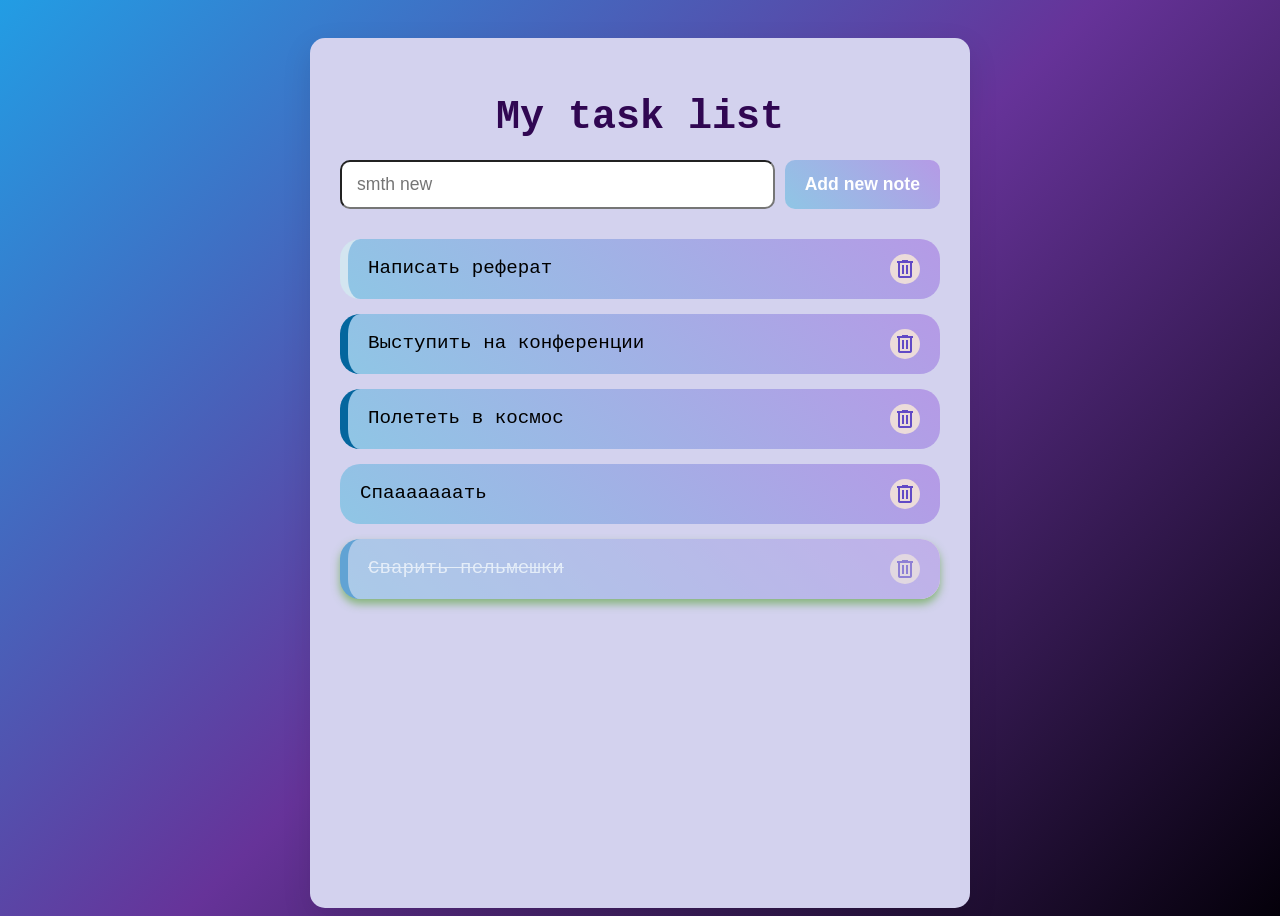
==== index.html @ 9fd0e7a4 "****" ====
<!DOCTYPE html>
<html lang="ru">

<head>
    <meta charset="UTF-8">
    <meta name="viewport" content="width=device-width, initial-scale=1.0">
    <title>Мои дела</title>
    <link rel="stylesheet" type="text/css" href="style.css">
    <link rel="stylesheet"
        href="https://fonts.googleapis.com/css2?family=Material+Symbols+Outlined:opsz,wght,FILL,GRAD@20..48,100..700,0..1,-50..200&icon_names=delete" />
</head>

<body>
    <div class="main">
        <h1 class="header">My task list</h1>
        <div class="input-area">

            <input id="input-task" placeholder="smth new" />
            <button id="add-btn">Add new note</button>
        </div>
        <ul id='task-list' class="task-list">
            <li class="item low-priority" onclick="this.classList.toggle('completed')">
                <span class="task-content">Написать реферат</span>
                <div class="actions">
                    <button class="btn" onclick="this.parentNode.parentNode.remove()">
                        <span class="material-symbols-outlined">
                            delete
                        </span> </button>
                </div>
            </li>
            <li class="item high-priority" onclick="this.classList.toggle('completed')">
                <span class="task-content">Выступить на конференции</span>
                <div class="actions">
                    <button class="btn" onclick="this.parentNode.parentNode.remove()">
                        <span class="material-symbols-outlined">
                            delete
                        </span> </button>
                </div>
            </li>
            <li class="item high-priority" onclick="this.classList.toggle('completed')">
                <span class="task-content">Полететь в космос</span>
                <div class="actions">
                    <button class="btn" onclick="this.parentNode.parentNode.remove()">
                        <span class="material-symbols-outlined">
                            delete
                        </span> </button>
                </div>
            </li>
            <li class="item" onclick="this.classList.toggle('completed')">
                <span class="task-content">Спааааааать</span>
                <div class="actions">
                    <button class="btn" onclick="this.parentNode.parentNode.remove()">
                        <span class="material-symbols-outlined">
                            delete
                        </span> </button>
                </div>
            </li>
            <li class="item medium-priority completed" onclick="this.classList.toggle('completed')">
                <span class="task-content">Сварить пельмешки</span>
                <div class="actions">
                    <button class="btn" onclick="this.parentNode.parentNode.remove()">
                        <span class="material-symbols-outlined">
                            delete
                        </span> </button>
                </div>
            </li>



        </ul>
    </div>
</body>
<script src="index.js">
</script>

</html>
---- style.css ----
:root {
    --blue: rgb (0. 69. 102)
}
body {
    font-family: 'Courier New', Courier, monospace;
    display: flex;
    justify-content: center;
    min-height: 100vh;
    background: linear-gradient(135deg, #229de4,rebeccapurple, #04000a);
}

.main {
    display: flex;
    flex-direction: column;
    background-color: rgb(211, 210, 238);
    box-shadow: 0 10px 30px rgba(0, 0, 0, 0.1);
    border-radius: 15px;
    padding: 30px;
    margin-top: 30px;
    width: 90%;
    max-width: 600px;
}

.header {
    text-align: center;
    font-size: 2.5em;
    color: rgb(48, 7, 82);
    margin-bottom: 20px;
}

.input-area {
     width: 100%;
     display: flex;
     gap: 10px;
     margin-bottom: 30px;
}

#input-task {
    padding: 12px 15px;
    border: 2px solid --blue;
    border-radius: 10px;
    font-size: 1.1em;

    flex-grow: 1;
    box-sizing: border-box;

    transition: all 0.4s ease;
}
#input-task:focus {
    outline: none;
    border-color: rgb(35, 8, 97);
    box-shadow: 0 5px 40px rebeccapurple;
}

#add-btn {
    border: none;
    padding: 12px 20px;
    border-radius: 10px;
    font-size: 1.1em;
    font-weight: bold;


    background: linear-gradient(45deg, rgb(143, 198, 229), rgb(181, 154, 230));
    color: white;
    cursor: pointer;

    transition: all 0.3s ease;
}
#add-btn:hover {
    opacity: 0.9;
    transform: translateY(-2px);
    box-shadow: 0 5px 15px rebeccapurple;

}

.task-list {
    list-style: none;
    padding: 0;
    margin: 0;
    width: 100%;
    display: flex;
    flex-direction: column;
    gap: 15px;
}

.item {
    background: linear-gradient(45deg, rgb(143, 198, 229), rgb(181, 154, 230));
    padding: 15px 20px;
    border-radius: 20px;
    box-shadow: #a479eb;
    display: flex;
    justify-content: space-between;
    align-items: center;
    position: relative;
    overflow: hidden;
    cursor: pointer;
    transition: all 0.3s ease;
}

.item:hover {
    transform: translateY(-3px);
}

.task-content {
    font-size: 1.2em;
    margin-right: 15px;
    word-wrap: break-word;
    line-height: 1.4;
    flex-grow: 1;
    
}

.task-actions {
    display: flex;
    gap: 10px;

}

.btn {
    background-color: antiquewhite;
    color:rgb(78, 53, 190);
    border: none;
    border-radius: 50%;
    width: 30px;
    height: 30px;
    display: flex;
    justify-content: center;
    align-items: center;
    font-size: 0.9mm;
    cursor: pointer;
    opacity: 0.8;
}

.item.high-priority {
    border-left: 8px solid rgb(4, 102, 158);

}

.item.medium-priority {
    border-left: 8px solid rgb(22, 132, 196) ;
}

.item.low-priority {
    border-left: 8px solid rgb(211, 229, 240);
}

.item.completed {
    background-color: antiquewhite;
    opacity: 0.6;
    box-shadow: 0 5px 8px rgb(84, 163, 48);
}

.item.completed .task-content {
    text-decoration: line-through;
    color: azure;
}
.task-list:not(:has(>*))::before {
    content: "There aren't any tasks.It's time to add them!";
    padding: 30px;
    display: block;
    font-style: italic;
    text-align: center;

}
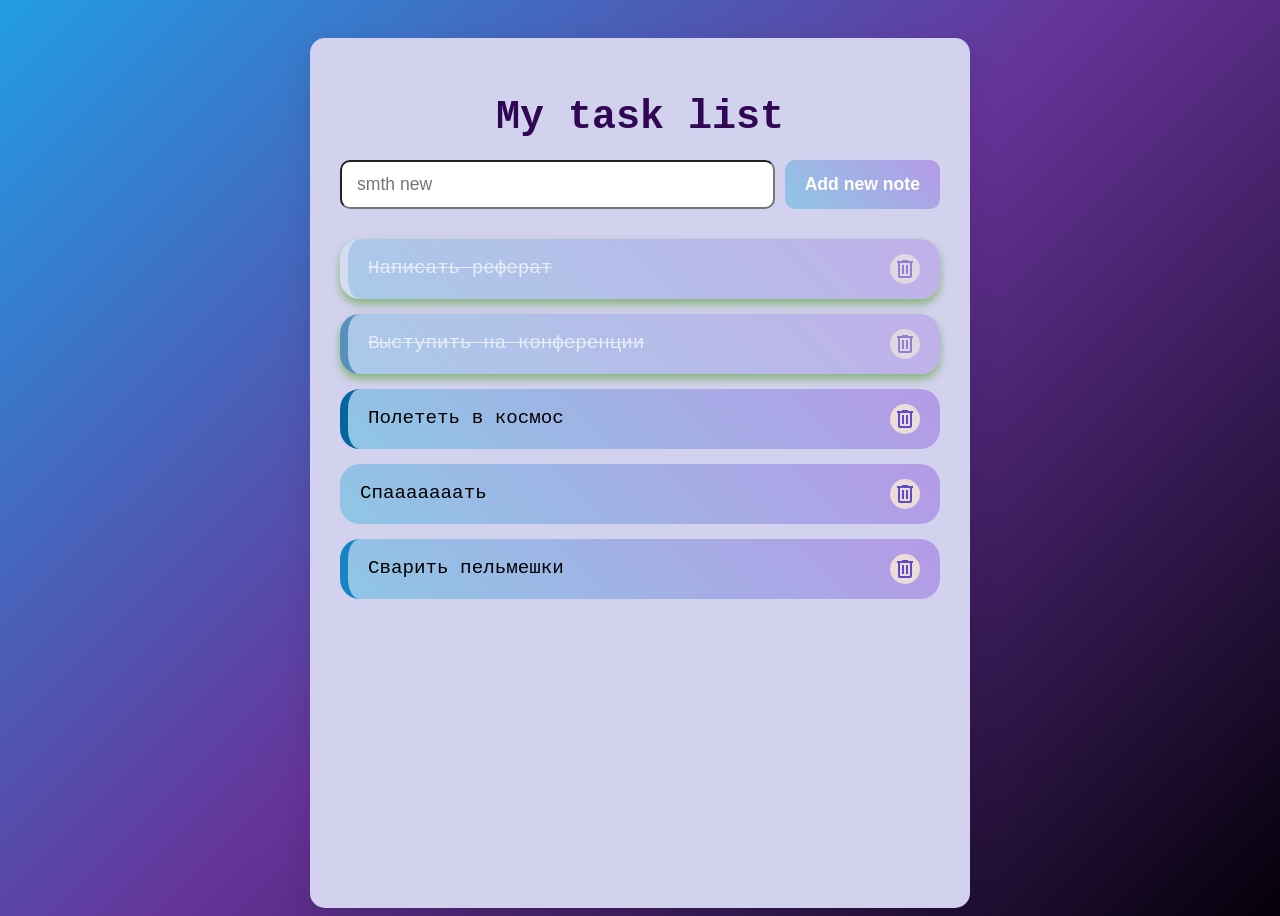
==== commit 78b7764c: "/////" ====
--- a/index.html
+++ b/index.html
@@ -19,7 +19,7 @@
             <button id="add-btn">Add new note</button>
         </div>
         <ul id='task-list' class="task-list">
-            <li class="item low-priority" onclick="this.classList.toggle('completed')">
+            <li class="item low-priority completed" onclick="this.classList.toggle('completed')">
                 <span class="task-content">Написать реферат</span>
                 <div class="actions">
                     <button class="btn" onclick="this.parentNode.parentNode.remove()">
@@ -28,7 +28,7 @@
                         </span> </button>
                 </div>
             </li>
-            <li class="item high-priority" onclick="this.classList.toggle('completed')">
+            <li class="item high-priority completed" onclick="this.classList.toggle('completed')">
                 <span class="task-content">Выступить на конференции</span>
                 <div class="actions">
                     <button class="btn" onclick="this.parentNode.parentNode.remove()">
@@ -55,7 +55,7 @@
                         </span> </button>
                 </div>
             </li>
-            <li class="item medium-priority completed" onclick="this.classList.toggle('completed')">
+            <li class="item medium-priority " onclick="this.classList.toggle('completed')">
                 <span class="task-content">Сварить пельмешки</span>
                 <div class="actions">
                     <button class="btn" onclick="this.parentNode.parentNode.remove()">
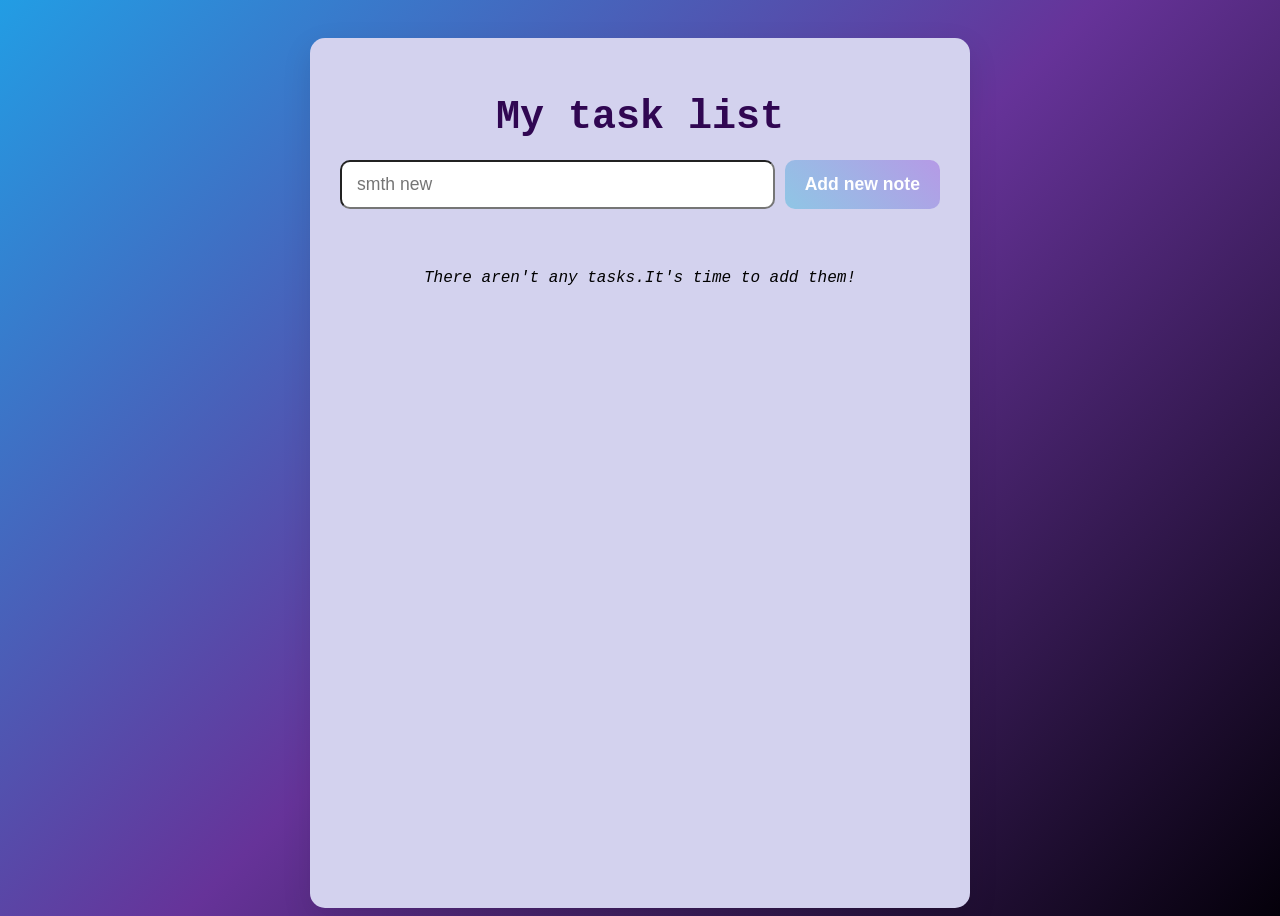
==== commit ff1fc4ef: ".............." ====
--- a/index.html
+++ b/index.html
@@ -19,54 +19,6 @@
             <button id="add-btn">Add new note</button>
         </div>
         <ul id='task-list' class="task-list">
-            <li class="item low-priority completed" onclick="this.classList.toggle('completed')">
-                <span class="task-content">Написать реферат</span>
-                <div class="actions">
-                    <button class="btn" onclick="this.parentNode.parentNode.remove()">
-                        <span class="material-symbols-outlined">
-                            delete
-                        </span> </button>
-                </div>
-            </li>
-            <li class="item high-priority completed" onclick="this.classList.toggle('completed')">
-                <span class="task-content">Выступить на конференции</span>
-                <div class="actions">
-                    <button class="btn" onclick="this.parentNode.parentNode.remove()">
-                        <span class="material-symbols-outlined">
-                            delete
-                        </span> </button>
-                </div>
-            </li>
-            <li class="item high-priority" onclick="this.classList.toggle('completed')">
-                <span class="task-content">Полететь в космос</span>
-                <div class="actions">
-                    <button class="btn" onclick="this.parentNode.parentNode.remove()">
-                        <span class="material-symbols-outlined">
-                            delete
-                        </span> </button>
-                </div>
-            </li>
-            <li class="item" onclick="this.classList.toggle('completed')">
-                <span class="task-content">Спааааааать</span>
-                <div class="actions">
-                    <button class="btn" onclick="this.parentNode.parentNode.remove()">
-                        <span class="material-symbols-outlined">
-                            delete
-                        </span> </button>
-                </div>
-            </li>
-            <li class="item medium-priority " onclick="this.classList.toggle('completed')">
-                <span class="task-content">Сварить пельмешки</span>
-                <div class="actions">
-                    <button class="btn" onclick="this.parentNode.parentNode.remove()">
-                        <span class="material-symbols-outlined">
-                            delete
-                        </span> </button>
-                </div>
-            </li>
-
-
-
         </ul>
     </div>
 </body>
